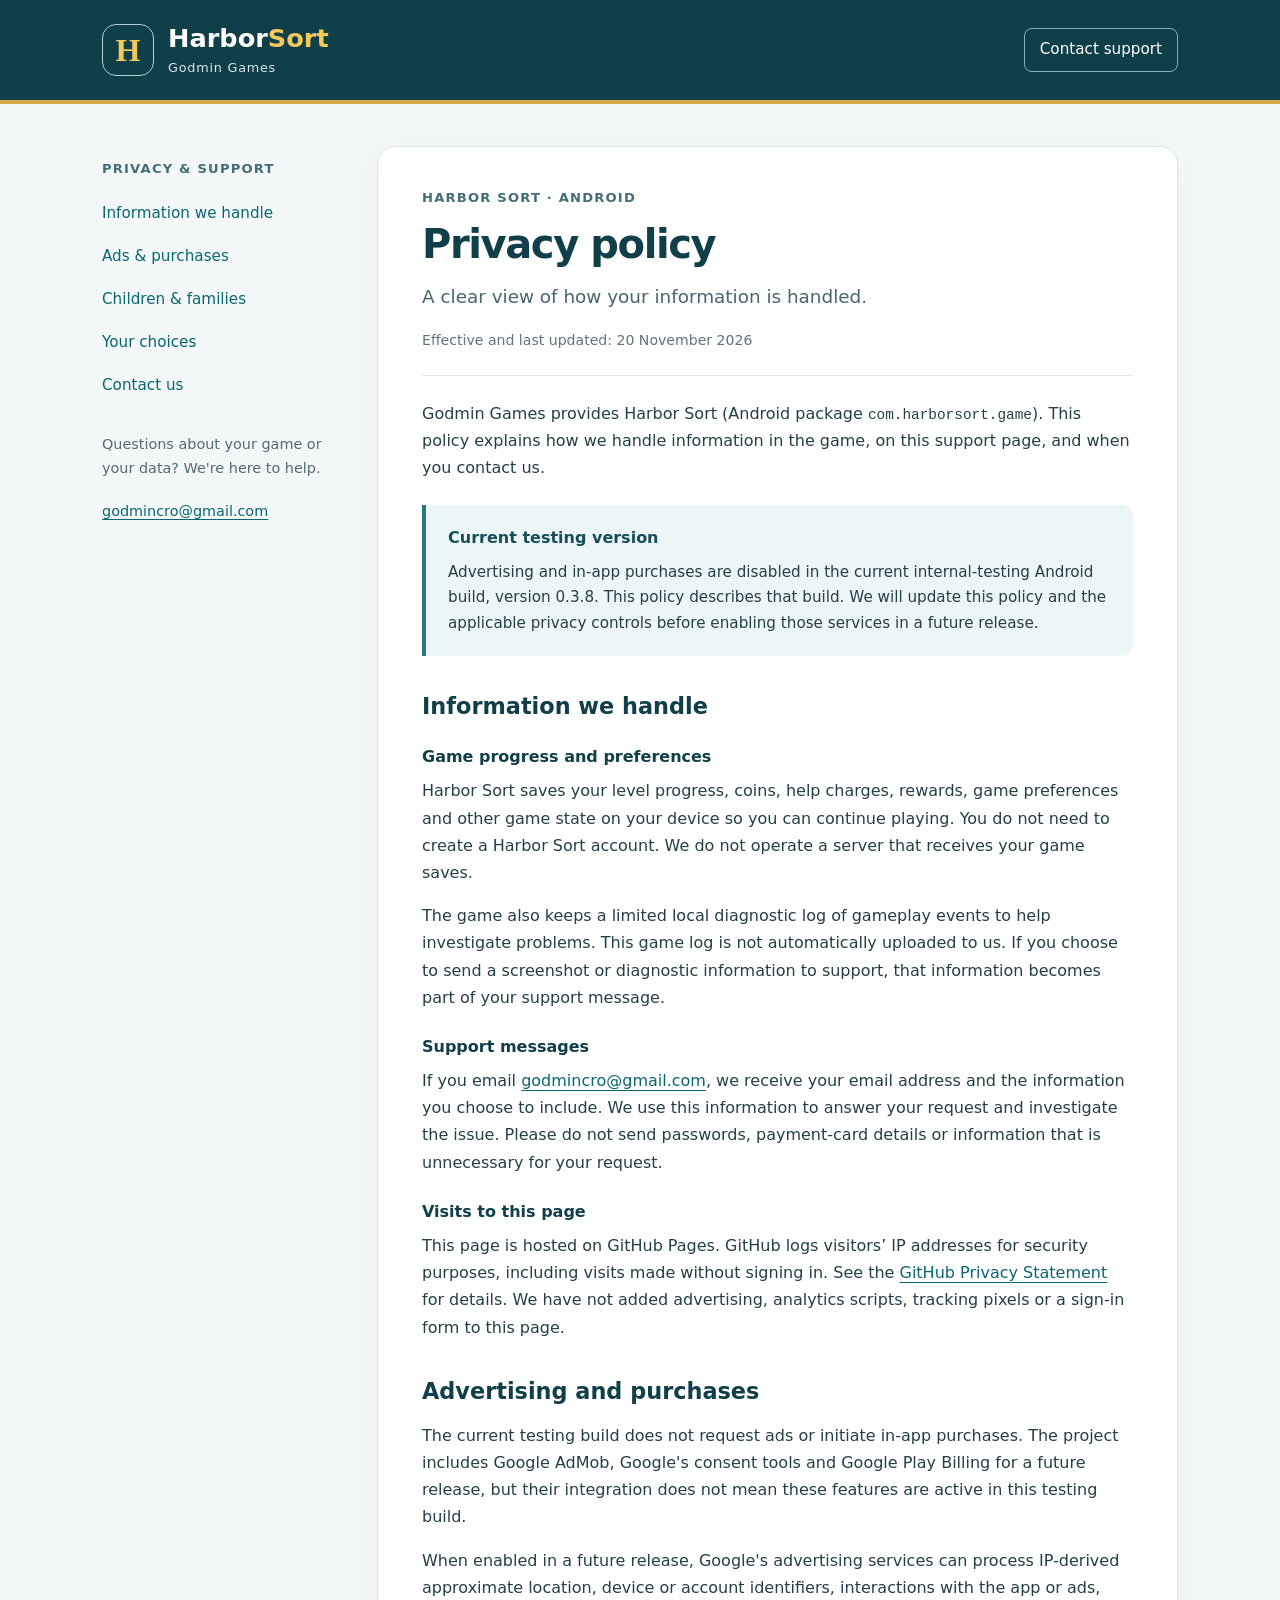
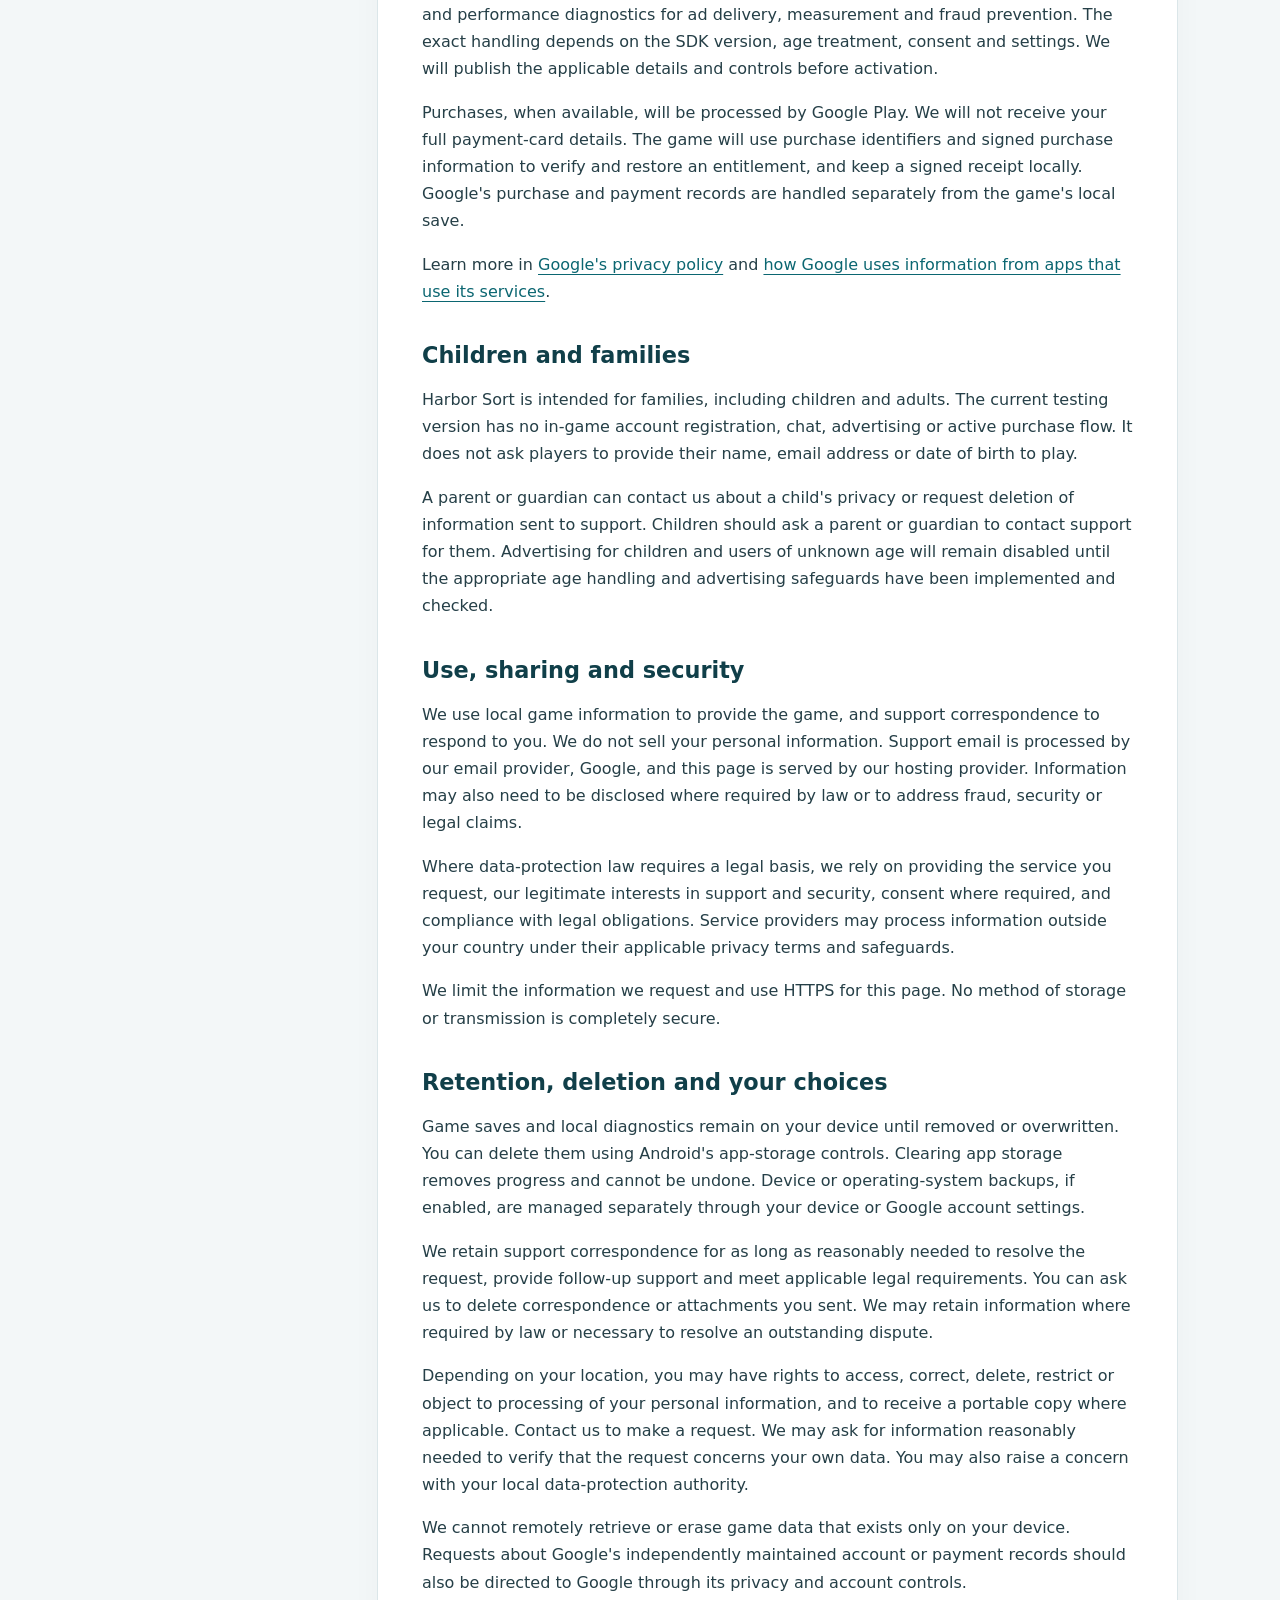
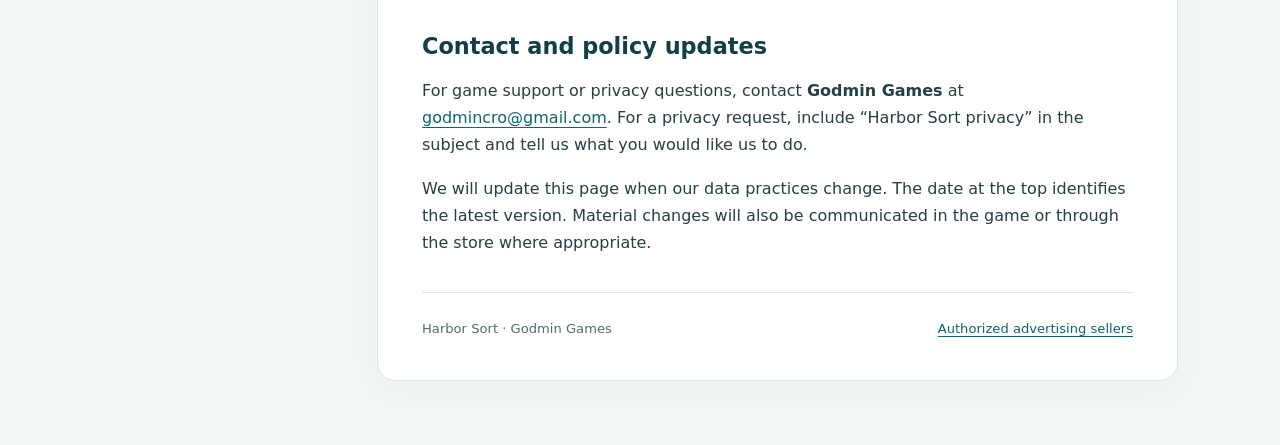
==== index.html @ 664f005a "Publish Harbor Sort privacy policy and app-ads.txt" ====
<!doctype html>
<html lang="en">
<head>
  <meta charset="utf-8">
  <meta name="viewport" content="width=device-width, initial-scale=1">
  <meta name="description" content="Harbor Sort privacy policy and support contact. Learn about local game saves, support messages, and your privacy choices.">
  <meta name="theme-color" content="#103f49">
  <link rel="canonical" href="https://nar-og.github.io/">
  <title>Privacy Policy &amp; Support | Harbor Sort</title>
  <link rel="stylesheet" href="/style.css">
</head>
<body>
  <a class="skip" href="#privacy">Skip to privacy policy</a>
  <header>
    <div class="bar"><a class="brand" href="/" aria-label="Harbor Sort home"><span class="mark" aria-hidden="true">H</span><span>Harbor<span class="gold">Sort</span><small>Godmin Games</small></span></a><a class="contact" href="mailto:godmincro@gmail.com">Contact support</a></div>
  </header>
  <div class="layout">
    <aside aria-label="On this page">
      <p class="eyebrow">Privacy &amp; support</p>
      <nav>
        <a href="#information">Information we handle</a>
        <a href="#advertising">Ads &amp; purchases</a>
        <a href="#children">Children &amp; families</a>
        <a href="#choices">Your choices</a>
        <a href="#contact">Contact us</a>
      </nav>
      <p class="side-note">Questions about your game or your data? We're here to help.</p>
      <a class="email" href="mailto:godmincro@gmail.com">godmincro@gmail.com</a>
    </aside>
    <main id="privacy">
      <p class="eyebrow">Harbor Sort · Android</p>
      <h1>Privacy policy</h1>
      <p class="intro">A clear view of how your information is handled.</p>
      <p class="date">Effective and last updated: <time datetime="2026-11-20">20 November 2026</time></p>
      <p>Godmin Games provides Harbor Sort (Android package <code>com.harborsort.game</code>). This policy explains how we handle information in the game, on this support page, and when you contact us.</p>
      <div class="notice"><strong>Current testing version</strong><p>Advertising and in-app purchases are disabled in the current internal-testing Android build, version 0.3.8. This policy describes that build. We will update this policy and the applicable privacy controls before enabling those services in a future release.</p></div>

      <section id="information">
        <h2>Information we handle</h2>
        <h3>Game progress and preferences</h3>
        <p>Harbor Sort saves your level progress, coins, help charges, rewards, game preferences and other game state on your device so you can continue playing. You do not need to create a Harbor Sort account. We do not operate a server that receives your game saves.</p>
        <p>The game also keeps a limited local diagnostic log of gameplay events to help investigate problems. This game log is not automatically uploaded to us. If you choose to send a screenshot or diagnostic information to support, that information becomes part of your support message.</p>
        <h3>Support messages</h3>
        <p>If you email <a href="mailto:godmincro@gmail.com">godmincro@gmail.com</a>, we receive your email address and the information you choose to include. We use this information to answer your request and investigate the issue. Please do not send passwords, payment-card details or information that is unnecessary for your request.</p>
        <h3>Visits to this page</h3>
        <p>This page is hosted on GitHub Pages. GitHub logs visitors’ IP addresses for security purposes, including visits made without signing in. See the <a href="https://docs.github.com/en/site-policy/privacy-policies/github-general-privacy-statement">GitHub Privacy Statement</a> for details. We have not added advertising, analytics scripts, tracking pixels or a sign-in form to this page.</p>
      </section>

      <section id="advertising">
        <h2>Advertising and purchases</h2>
        <p>The current testing build does not request ads or initiate in-app purchases. The project includes Google AdMob, Google's consent tools and Google Play Billing for a future release, but their integration does not mean these features are active in this testing build.</p>
        <p>When enabled in a future release, Google's advertising services can process IP-derived approximate location, device or account identifiers, interactions with the app or ads, and performance diagnostics for ad delivery, measurement and fraud prevention. The exact handling depends on the SDK version, age treatment, consent and settings. We will publish the applicable details and controls before activation.</p>
        <p>Purchases, when available, will be processed by Google Play. We will not receive your full payment-card details. The game will use purchase identifiers and signed purchase information to verify and restore an entitlement, and keep a signed receipt locally. Google's purchase and payment records are handled separately from the game's local save.</p>
        <p>Learn more in <a href="https://policies.google.com/privacy">Google's privacy policy</a> and <a href="https://policies.google.com/technologies/partner-sites">how Google uses information from apps that use its services</a>.</p>
      </section>

      <section id="children">
        <h2>Children and families</h2>
        <p>Harbor Sort is intended for families, including children and adults. The current testing version has no in-game account registration, chat, advertising or active purchase flow. It does not ask players to provide their name, email address or date of birth to play.</p>
        <p>A parent or guardian can contact us about a child's privacy or request deletion of information sent to support. Children should ask a parent or guardian to contact support for them. Advertising for children and users of unknown age will remain disabled until the appropriate age handling and advertising safeguards have been implemented and checked.</p>
      </section>

      <section>
        <h2>Use, sharing and security</h2>
        <p>We use local game information to provide the game, and support correspondence to respond to you. We do not sell your personal information. Support email is processed by our email provider, Google, and this page is served by our hosting provider. Information may also need to be disclosed where required by law or to address fraud, security or legal claims.</p>
        <p>Where data-protection law requires a legal basis, we rely on providing the service you request, our legitimate interests in support and security, consent where required, and compliance with legal obligations. Service providers may process information outside your country under their applicable privacy terms and safeguards.</p>
        <p>We limit the information we request and use HTTPS for this page. No method of storage or transmission is completely secure.</p>
      </section>

      <section id="choices">
        <h2>Retention, deletion and your choices</h2>
        <p>Game saves and local diagnostics remain on your device until removed or overwritten. You can delete them using Android's app-storage controls. Clearing app storage removes progress and cannot be undone. Device or operating-system backups, if enabled, are managed separately through your device or Google account settings.</p>
        <p>We retain support correspondence for as long as reasonably needed to resolve the request, provide follow-up support and meet applicable legal requirements. You can ask us to delete correspondence or attachments you sent. We may retain information where required by law or necessary to resolve an outstanding dispute.</p>
        <p>Depending on your location, you may have rights to access, correct, delete, restrict or object to processing of your personal information, and to receive a portable copy where applicable. Contact us to make a request. We may ask for information reasonably needed to verify that the request concerns your own data. You may also raise a concern with your local data-protection authority.</p>
        <p>We cannot remotely retrieve or erase game data that exists only on your device. Requests about Google's independently maintained account or payment records should also be directed to Google through its privacy and account controls.</p>
      </section>

      <section id="contact">
        <h2>Contact and policy updates</h2>
        <p>For game support or privacy questions, contact <strong>Godmin Games</strong> at <a href="mailto:godmincro@gmail.com">godmincro@gmail.com</a>. For a privacy request, include “Harbor Sort privacy” in the subject and tell us what you would like us to do.</p>
        <p>We will update this page when our data practices change. The date at the top identifies the latest version. Material changes will also be communicated in the game or through the store where appropriate.</p>
      </section>
      <footer><span>Harbor Sort · Godmin Games</span><a href="/app-ads.txt">Authorized advertising sellers</a></footer>
    </main>
  </div>
</body>
</html>
---- style.css ----
:root{color-scheme:light;font-family:system-ui,-apple-system,BlinkMacSystemFont,"Segoe UI",sans-serif;color:#253f47;background:#f3f7f8;font-size:16px;line-height:1.7;scroll-behavior:smooth}
*{box-sizing:border-box}body{margin:0}a{color:#0b6671;text-underline-offset:.22em}a:hover{color:#05454f}a:focus-visible{outline:3px solid #b77513;outline-offset:4px;border-radius:3px}header{background:#103f49;color:white;border-bottom:4px solid #d8a947}.bar{max-width:1140px;margin:auto;padding:24px 32px;display:flex;align-items:center;justify-content:space-between;gap:20px}.brand{display:flex;align-items:center;gap:14px;color:#fff;text-decoration:none;font-weight:800;font-size:1.6rem;line-height:1.15}.brand:hover{color:white}.brand small{display:block;font-size:.8rem;font-weight:500;letter-spacing:.06em;margin-top:7px;color:#d7e7ea}.gold{color:#f4c95c}.mark{border:1px solid #b7ced3;border-radius:14px;display:grid;place-items:center;height:52px;width:52px;color:#f4c95c;font-family:Georgia,serif;font-size:2rem}.contact{color:white;font-size:.95rem;border:1px solid #89aeb6;border-radius:8px;padding:8px 15px;text-decoration:none;white-space:nowrap}.contact:hover{background:#1b5360;color:white}
.layout{max-width:1140px;margin:42px auto 64px;padding:0 32px;display:grid;grid-template-columns:235px minmax(0,1fr);gap:40px}aside{align-self:start;position:sticky;top:32px;padding-top:12px}nav{display:grid;gap:7px;margin:16px 0 28px}nav a{font-size:.95rem;text-decoration:none;padding:5px 0}.eyebrow{font-size:.82rem;letter-spacing:.09em;font-weight:750;text-transform:uppercase;color:#436d77;margin:0 0 12px}.side-note{font-size:.9rem;color:#536b72}.email{font-size:.9rem;overflow-wrap:anywhere}main{background:#fff;border:1px solid #dbe6e9;border-radius:18px;padding:40px 44px;box-shadow:0 8px 32px #123d4908;min-width:0}h1{color:#103f49;font-size:2.5rem;line-height:1.15;letter-spacing:-.035em;margin:0 0 14px}h2{font-size:1.4rem;color:#103f49;line-height:1.3;margin:0 0 16px}h3{font-size:1rem;color:#103f49;margin:22px 0 7px}.intro{font-size:1.15rem;color:#49656e;margin-top:0}.date{font-size:.88rem;color:#60747b;padding-bottom:22px;border-bottom:1px solid #e2eaed;margin-bottom:24px}p{margin:0 0 16px}p:last-child{margin-bottom:0}code{font-size:.9em;overflow-wrap:anywhere}section{margin-top:36px;scroll-margin-top:24px}.notice{background:#edf6f7;border-left:4px solid #287884;border-radius:0 10px 10px 0;padding:19px 22px;margin:24px 0}.notice strong{color:#174e59}.notice p{margin-top:8px;font-size:.95rem}footer{display:flex;flex-wrap:wrap;justify-content:space-between;gap:10px;padding-top:25px;margin-top:36px;border-top:1px solid #dbe6e9;font-size:.82rem;color:#526a72}.skip{position:absolute;left:16px;top:-100px;padding:10px;background:white;z-index:2}.skip:focus{top:12px}
@media(max-width:800px){.layout{display:block;margin:24px auto 40px;padding:0 20px}aside{position:static;padding:0 4px 20px}aside nav{display:flex;flex-wrap:wrap;gap:6px 18px;margin:0}.side-note,aside .email,aside .eyebrow{display:none}main{padding:30px}.bar{padding:20px 24px}}
@media(max-width:440px){.bar{padding:18px 16px;gap:10px}.brand{font-size:1.35rem;gap:9px}.mark{width:40px;height:44px;font-size:1.7rem}.contact{font-size:.8rem;padding:7px 10px}.layout{padding:0 12px;margin-top:18px}main{padding:26px 20px;border-radius:12px}h1{font-size:2.05rem}aside nav a{font-size:.87rem}.notice{padding:16px}footer{display:block}footer a{display:block;margin-top:8px}}
@media(prefers-reduced-motion:reduce){:root{scroll-behavior:auto}}
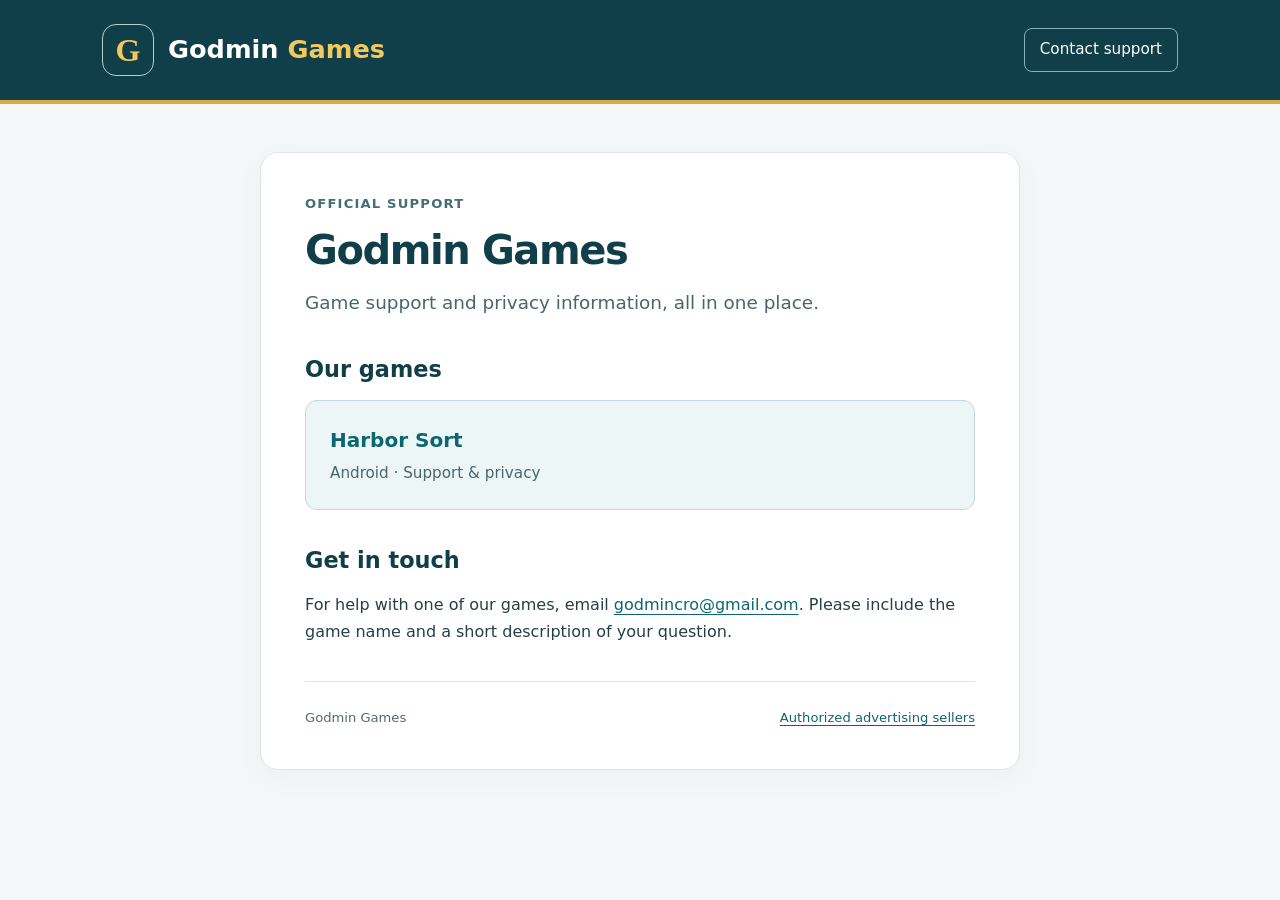
==== commit 5ac53230: "Separate Godmin Games home from Harbor Sort support pages" ====
--- a/index.html
+++ b/index.html
@@ -1,87 +1,17 @@
 <!doctype html>
 <html lang="en">
 <head>
-  <meta charset="utf-8">
-  <meta name="viewport" content="width=device-width, initial-scale=1">
-  <meta name="description" content="Harbor Sort privacy policy and support contact. Learn about local game saves, support messages, and your privacy choices.">
-  <meta name="theme-color" content="#103f49">
-  <link rel="canonical" href="https://nar-og.github.io/">
-  <title>Privacy Policy &amp; Support | Harbor Sort</title>
-  <link rel="stylesheet" href="/style.css">
+<meta charset="utf-8"><meta name="viewport" content="width=device-width,initial-scale=1">
+<meta name="description" content="Godmin Games. Official game support and privacy information.">
+<meta name="theme-color" content="#103f49"><link rel="canonical" href="https://nar-og.github.io/">
+<title>Godmin Games</title><link rel="stylesheet" href="/style.css">
 </head>
 <body>
-  <a class="skip" href="#privacy">Skip to privacy policy</a>
-  <header>
-    <div class="bar"><a class="brand" href="/" aria-label="Harbor Sort home"><span class="mark" aria-hidden="true">H</span><span>Harbor<span class="gold">Sort</span><small>Godmin Games</small></span></a><a class="contact" href="mailto:godmincro@gmail.com">Contact support</a></div>
-  </header>
-  <div class="layout">
-    <aside aria-label="On this page">
-      <p class="eyebrow">Privacy &amp; support</p>
-      <nav>
-        <a href="#information">Information we handle</a>
-        <a href="#advertising">Ads &amp; purchases</a>
-        <a href="#children">Children &amp; families</a>
-        <a href="#choices">Your choices</a>
-        <a href="#contact">Contact us</a>
-      </nav>
-      <p class="side-note">Questions about your game or your data? We're here to help.</p>
-      <a class="email" href="mailto:godmincro@gmail.com">godmincro@gmail.com</a>
-    </aside>
-    <main id="privacy">
-      <p class="eyebrow">Harbor Sort · Android</p>
-      <h1>Privacy policy</h1>
-      <p class="intro">A clear view of how your information is handled.</p>
-      <p class="date">Effective and last updated: <time datetime="2026-11-20">20 November 2026</time></p>
-      <p>Godmin Games provides Harbor Sort (Android package <code>com.harborsort.game</code>). This policy explains how we handle information in the game, on this support page, and when you contact us.</p>
-      <div class="notice"><strong>Current testing version</strong><p>Advertising and in-app purchases are disabled in the current internal-testing Android build, version 0.3.8. This policy describes that build. We will update this policy and the applicable privacy controls before enabling those services in a future release.</p></div>
-
-      <section id="information">
-        <h2>Information we handle</h2>
-        <h3>Game progress and preferences</h3>
-        <p>Harbor Sort saves your level progress, coins, help charges, rewards, game preferences and other game state on your device so you can continue playing. You do not need to create a Harbor Sort account. We do not operate a server that receives your game saves.</p>
-        <p>The game also keeps a limited local diagnostic log of gameplay events to help investigate problems. This game log is not automatically uploaded to us. If you choose to send a screenshot or diagnostic information to support, that information becomes part of your support message.</p>
-        <h3>Support messages</h3>
-        <p>If you email <a href="mailto:godmincro@gmail.com">godmincro@gmail.com</a>, we receive your email address and the information you choose to include. We use this information to answer your request and investigate the issue. Please do not send passwords, payment-card details or information that is unnecessary for your request.</p>
-        <h3>Visits to this page</h3>
-        <p>This page is hosted on GitHub Pages. GitHub logs visitors’ IP addresses for security purposes, including visits made without signing in. See the <a href="https://docs.github.com/en/site-policy/privacy-policies/github-general-privacy-statement">GitHub Privacy Statement</a> for details. We have not added advertising, analytics scripts, tracking pixels or a sign-in form to this page.</p>
-      </section>
-
-      <section id="advertising">
-        <h2>Advertising and purchases</h2>
-        <p>The current testing build does not request ads or initiate in-app purchases. The project includes Google AdMob, Google's consent tools and Google Play Billing for a future release, but their integration does not mean these features are active in this testing build.</p>
-        <p>When enabled in a future release, Google's advertising services can process IP-derived approximate location, device or account identifiers, interactions with the app or ads, and performance diagnostics for ad delivery, measurement and fraud prevention. The exact handling depends on the SDK version, age treatment, consent and settings. We will publish the applicable details and controls before activation.</p>
-        <p>Purchases, when available, will be processed by Google Play. We will not receive your full payment-card details. The game will use purchase identifiers and signed purchase information to verify and restore an entitlement, and keep a signed receipt locally. Google's purchase and payment records are handled separately from the game's local save.</p>
-        <p>Learn more in <a href="https://policies.google.com/privacy">Google's privacy policy</a> and <a href="https://policies.google.com/technologies/partner-sites">how Google uses information from apps that use its services</a>.</p>
-      </section>
-
-      <section id="children">
-        <h2>Children and families</h2>
-        <p>Harbor Sort is intended for families, including children and adults. The current testing version has no in-game account registration, chat, advertising or active purchase flow. It does not ask players to provide their name, email address or date of birth to play.</p>
-        <p>A parent or guardian can contact us about a child's privacy or request deletion of information sent to support. Children should ask a parent or guardian to contact support for them. Advertising for children and users of unknown age will remain disabled until the appropriate age handling and advertising safeguards have been implemented and checked.</p>
-      </section>
-
-      <section>
-        <h2>Use, sharing and security</h2>
-        <p>We use local game information to provide the game, and support correspondence to respond to you. We do not sell your personal information. Support email is processed by our email provider, Google, and this page is served by our hosting provider. Information may also need to be disclosed where required by law or to address fraud, security or legal claims.</p>
-        <p>Where data-protection law requires a legal basis, we rely on providing the service you request, our legitimate interests in support and security, consent where required, and compliance with legal obligations. Service providers may process information outside your country under their applicable privacy terms and safeguards.</p>
-        <p>We limit the information we request and use HTTPS for this page. No method of storage or transmission is completely secure.</p>
-      </section>
-
-      <section id="choices">
-        <h2>Retention, deletion and your choices</h2>
-        <p>Game saves and local diagnostics remain on your device until removed or overwritten. You can delete them using Android's app-storage controls. Clearing app storage removes progress and cannot be undone. Device or operating-system backups, if enabled, are managed separately through your device or Google account settings.</p>
-        <p>We retain support correspondence for as long as reasonably needed to resolve the request, provide follow-up support and meet applicable legal requirements. You can ask us to delete correspondence or attachments you sent. We may retain information where required by law or necessary to resolve an outstanding dispute.</p>
-        <p>Depending on your location, you may have rights to access, correct, delete, restrict or object to processing of your personal information, and to receive a portable copy where applicable. Contact us to make a request. We may ask for information reasonably needed to verify that the request concerns your own data. You may also raise a concern with your local data-protection authority.</p>
-        <p>We cannot remotely retrieve or erase game data that exists only on your device. Requests about Google's independently maintained account or payment records should also be directed to Google through its privacy and account controls.</p>
-      </section>
-
-      <section id="contact">
-        <h2>Contact and policy updates</h2>
-        <p>For game support or privacy questions, contact <strong>Godmin Games</strong> at <a href="mailto:godmincro@gmail.com">godmincro@gmail.com</a>. For a privacy request, include “Harbor Sort privacy” in the subject and tell us what you would like us to do.</p>
-        <p>We will update this page when our data practices change. The date at the top identifies the latest version. Material changes will also be communicated in the game or through the store where appropriate.</p>
-      </section>
-      <footer><span>Harbor Sort · Godmin Games</span><a href="/app-ads.txt">Authorized advertising sellers</a></footer>
-    </main>
-  </div>
-</body>
-</html>
+<header><div class="bar"><a class="brand" href="/" aria-label="Godmin Games home"><span class="mark" aria-hidden="true">G</span><span>Godmin <span class="gold">Games</span></span></a><a class="contact" href="mailto:godmincro@gmail.com">Contact support</a></div></header>
+<main class="landing">
+<p class="eyebrow">Official support</p><h1>Godmin Games</h1>
+<p class="intro">Game support and privacy information, all in one place.</p>
+<section><h2>Our games</h2><a class="game-card" href="/harborsort/"><strong>Harbor Sort</strong><span>Android · Support &amp; privacy</span></a></section>
+<section><h2>Get in touch</h2><p>For help with one of our games, email <a href="mailto:godmincro@gmail.com">godmincro@gmail.com</a>. Please include the game name and a short description of your question.</p></section>
+<footer><span>Godmin Games</span><a href="/app-ads.txt">Authorized advertising sellers</a></footer>
+</main></body></html>
--- a/style.css
+++ b/style.css
@@ -4,3 +4,6 @@
 @media(max-width:800px){.layout{display:block;margin:24px auto 40px;padding:0 20px}aside{position:static;padding:0 4px 20px}aside nav{display:flex;flex-wrap:wrap;gap:6px 18px;margin:0}.side-note,aside .email,aside .eyebrow{display:none}main{padding:30px}.bar{padding:20px 24px}}
 @media(max-width:440px){.bar{padding:18px 16px;gap:10px}.brand{font-size:1.35rem;gap:9px}.mark{width:40px;height:44px;font-size:1.7rem}.contact{font-size:.8rem;padding:7px 10px}.layout{padding:0 12px;margin-top:18px}main{padding:26px 20px;border-radius:12px}h1{font-size:2.05rem}aside nav a{font-size:.87rem}.notice{padding:16px}footer{display:block}footer a{display:block;margin-top:8px}}
 @media(prefers-reduced-motion:reduce){:root{scroll-behavior:auto}}
+
+.landing{max-width:760px;margin:48px auto;padding:40px 44px}.game-card{display:block;padding:22px 24px;background:#edf6f7;border:1px solid #bfd9de;border-radius:12px;text-decoration:none}.game-card strong{display:block;font-size:1.25rem}.game-card span{display:block;color:#49656e;margin-top:4px;font-size:.95rem}.game-card:hover{background:#e1f0f2}.page-button{display:inline-block;background:#103f49;color:white;text-decoration:none;border-radius:8px;padding:11px 18px;font-weight:650}.page-button:hover{background:#1b5360;color:white}
+@media(max-width:800px){.landing{margin:24px 20px;padding:30px}}@media(max-width:440px){.landing{margin:20px 12px;padding:26px 20px}}
